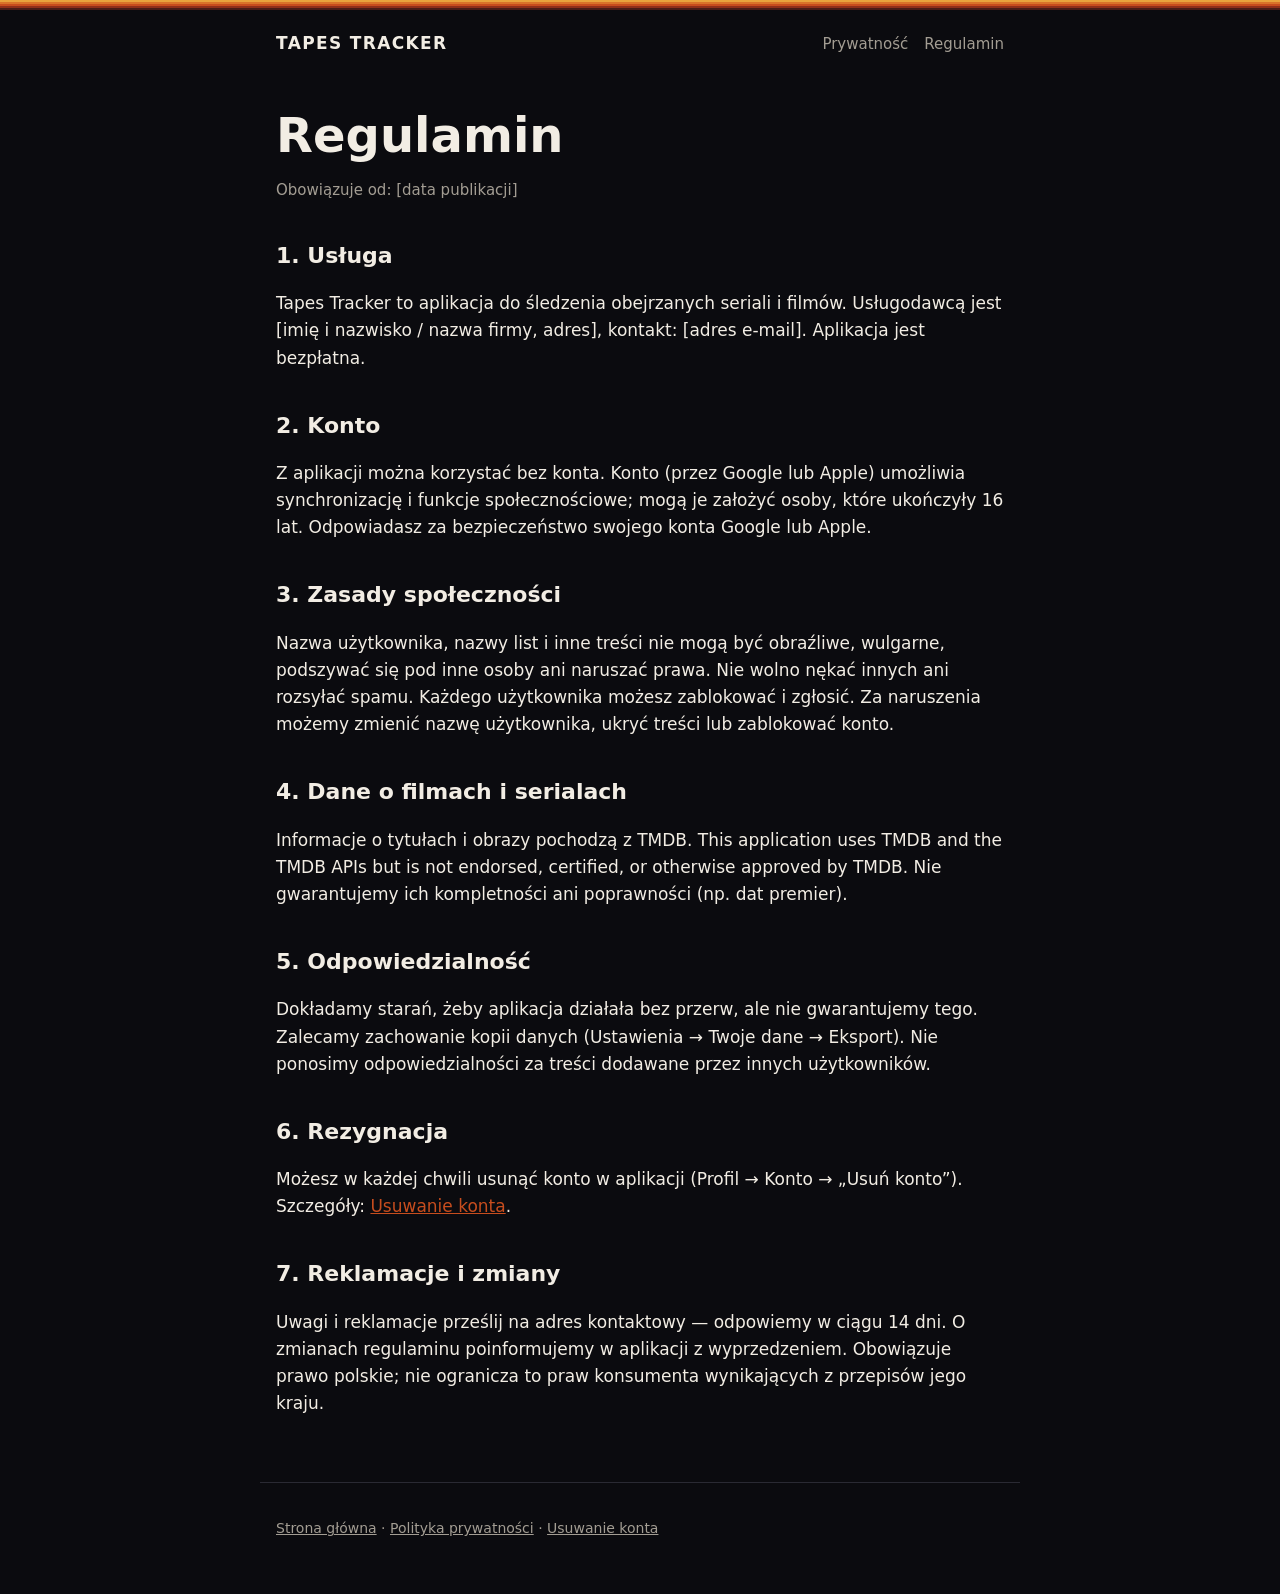
==== regulamin/index.html @ 6a590b24 "Domain tapestracker.com: public site, invite links and app links; fix app id - site/: home, privacy " ====
<!doctype html>
<html lang="pl">
<head>
  <meta charset="utf-8">
  <meta name="viewport" content="width=device-width, initial-scale=1">
  <title>Regulamin — Tapes Tracker</title>
  <link rel="icon" href="/favicon.png">
  <link rel="stylesheet" href="/style.css">
</head>
<body>
  <div class="stripes"></div>
  <header>
    <a class="logo" href="/">Tapes Tracker</a>
    <nav><a href="/prywatnosc/">Prywatność</a><a href="/regulamin/">Regulamin</a></nav>
  </header>
  <main>
    <!-- PLACEHOLDER: draft — have it checked by a lawyer before the store launch (and extend it
         with payment terms when paid packages arrive). -->
    <h1>Regulamin</h1>
    <p class="muted">Obowiązuje od: <!-- PLACEHOLDER: date of publication -->[data publikacji]</p>

    <h2>1. Usługa</h2>
    <p>Tapes Tracker to aplikacja do śledzenia obejrzanych seriali i filmów. Usługodawcą jest <!-- PLACEHOLDER: full name or company, address -->[imię i nazwisko / nazwa firmy, adres], kontakt: <!-- PLACEHOLDER: e-mail -->[adres e-mail]. Aplikacja jest bezpłatna.</p>

    <h2>2. Konto</h2>
    <p>Z aplikacji można korzystać bez konta. Konto (przez Google lub Apple) umożliwia synchronizację i funkcje społecznościowe; mogą je założyć osoby, które ukończyły <!-- PLACEHOLDER: minimum age -->16 lat. Odpowiadasz za bezpieczeństwo swojego konta Google lub Apple.</p>

    <h2>3. Zasady społeczności</h2>
    <p>Nazwa użytkownika, nazwy list i inne treści nie mogą być obraźliwe, wulgarne, podszywać się pod inne osoby ani naruszać prawa. Nie wolno nękać innych ani rozsyłać spamu. Każdego użytkownika możesz zablokować i zgłosić. Za naruszenia możemy zmienić nazwę użytkownika, ukryć treści lub zablokować konto.</p>

    <h2>4. Dane o filmach i serialach</h2>
    <p>Informacje o tytułach i obrazy pochodzą z TMDB. This application uses TMDB and the TMDB APIs but is not endorsed, certified, or otherwise approved by TMDB. Nie gwarantujemy ich kompletności ani poprawności (np. dat premier).</p>

    <h2>5. Odpowiedzialność</h2>
    <p>Dokładamy starań, żeby aplikacja działała bez przerw, ale nie gwarantujemy tego. Zalecamy zachowanie kopii danych (Ustawienia → Twoje dane → Eksport). Nie ponosimy odpowiedzialności za treści dodawane przez innych użytkowników.</p>

    <h2>6. Rezygnacja</h2>
    <p>Możesz w każdej chwili usunąć konto w aplikacji (Profil → Konto → „Usuń konto”). Szczegóły: <a href="/usun-konto/">Usuwanie konta</a>.</p>

    <h2>7. Reklamacje i zmiany</h2>
    <p>Uwagi i reklamacje prześlij na adres kontaktowy — odpowiemy w ciągu 14 dni. O zmianach regulaminu poinformujemy w aplikacji z wyprzedzeniem. Obowiązuje prawo polskie; nie ogranicza to praw konsumenta wynikających z przepisów jego kraju.</p>
  </main>
  <footer>
    <p><a href="/">Strona główna</a> · <a href="/prywatnosc/">Polityka prywatności</a> · <a href="/usun-konto/">Usuwanie konta</a></p>
  </footer>
</body>
</html>
---- style.css ----
/* tapestracker.com — one stylesheet for every page. Colors match the app (src/ui/theme). */
:root {
  --bg: #0b0b0f;
  --surface: #16161d;
  --text: #f2ede4;
  --muted: #a39d93;
  --accent: #c74d1e;
  --line: #2a2a33;
}

* {
  box-sizing: border-box;
}

body {
  margin: 0;
  background: var(--bg);
  color: var(--text);
  font: 17px/1.6 system-ui, -apple-system, 'Segoe UI', Roboto, sans-serif;
}

a {
  color: var(--accent);
}

.stripes {
  height: 10px;
  background: linear-gradient(
    to bottom,
    #e8a33d 0 20%,
    #d9732a 20% 40%,
    #c74d1e 40% 60%,
    #8f2f1a 60% 80%,
    #4a1d17 80% 100%
  );
}

header,
main,
footer {
  max-width: 760px;
  margin: 0 auto;
  padding: 0 16px;
}

header {
  display: flex;
  align-items: center;
  justify-content: space-between;
  gap: 16px;
  padding-top: 20px;
  padding-bottom: 20px;
}

.logo {
  font-weight: 800;
  letter-spacing: 0.08em;
  text-transform: uppercase;
  color: var(--text);
  text-decoration: none;
}

nav a {
  color: var(--muted);
  text-decoration: none;
  margin-left: 16px;
  font-size: 15px;
}

main {
  padding-bottom: 48px;
}

h1 {
  font-size: clamp(30px, 7vw, 48px);
  line-height: 1.1;
  margin: 32px 0 16px;
}

h2 {
  font-size: 22px;
  margin: 36px 0 8px;
}

.lead {
  font-size: 20px;
  color: var(--muted);
}

.muted {
  color: var(--muted);
  font-size: 15px;
}

.card {
  background: var(--surface);
  border: 1px solid var(--line);
  border-radius: 14px;
  padding: 20px;
  margin: 24px 0;
}

.buttons {
  display: flex;
  flex-wrap: wrap;
  gap: 12px;
  margin: 24px 0;
}

.button {
  display: inline-block;
  padding: 12px 20px;
  border-radius: 12px;
  background: var(--accent);
  color: #fff;
  font-weight: 700;
  text-decoration: none;
}

.button.secondary {
  background: transparent;
  border: 1px solid var(--line);
  color: var(--text);
}

.button[aria-disabled='true'] {
  opacity: 0.5;
  pointer-events: none;
}

ul {
  padding-left: 22px;
}

footer {
  border-top: 1px solid var(--line);
  padding-top: 20px;
  padding-bottom: 40px;
  color: var(--muted);
  font-size: 14px;
}

footer a {
  color: var(--muted);
}
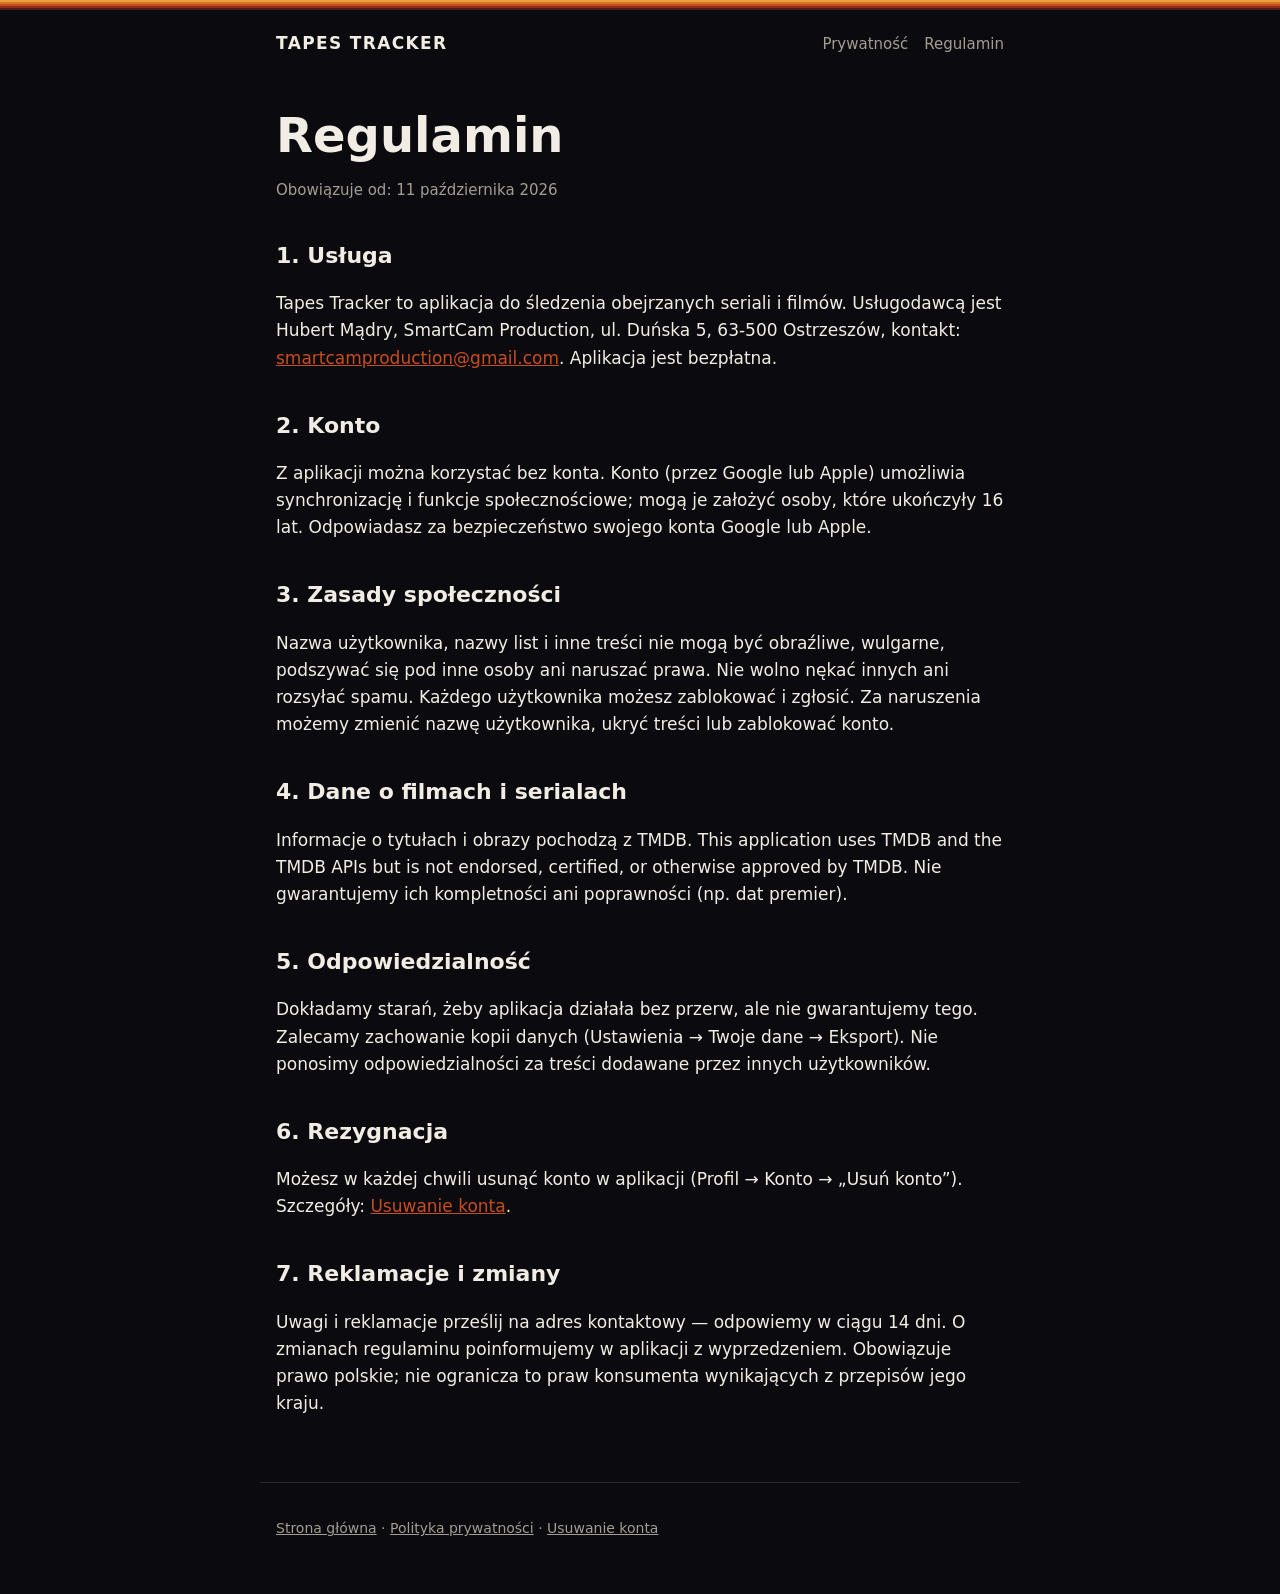
==== commit eed7b400: "Legal pages and app: owner details and contact e-mail Co-Authored-By: Claude Opus 5.5 <noreply@anthr" ====
--- a/regulamin/index.html
+++ b/regulamin/index.html
@@ -17,10 +17,10 @@
     <!-- PLACEHOLDER: draft — have it checked by a lawyer before the store launch (and extend it
          with payment terms when paid packages arrive). -->
     <h1>Regulamin</h1>
-    <p class="muted">Obowiązuje od: <!-- PLACEHOLDER: date of publication -->[data publikacji]</p>
+    <p class="muted">Obowiązuje od: 11 października 2026</p>
 
     <h2>1. Usługa</h2>
-    <p>Tapes Tracker to aplikacja do śledzenia obejrzanych seriali i filmów. Usługodawcą jest <!-- PLACEHOLDER: full name or company, address -->[imię i nazwisko / nazwa firmy, adres], kontakt: <!-- PLACEHOLDER: e-mail -->[adres e-mail]. Aplikacja jest bezpłatna.</p>
+    <p>Tapes Tracker to aplikacja do śledzenia obejrzanych seriali i filmów. Usługodawcą jest Hubert Mądry, SmartCam Production, ul. Duńska 5, 63-500 Ostrzeszów, kontakt: <a href="mailto:smartcamproduction@gmail.com">smartcamproduction@gmail.com</a>. Aplikacja jest bezpłatna.</p>
 
     <h2>2. Konto</h2>
     <p>Z aplikacji można korzystać bez konta. Konto (przez Google lub Apple) umożliwia synchronizację i funkcje społecznościowe; mogą je założyć osoby, które ukończyły <!-- PLACEHOLDER: minimum age -->16 lat. Odpowiadasz za bezpieczeństwo swojego konta Google lub Apple.</p>
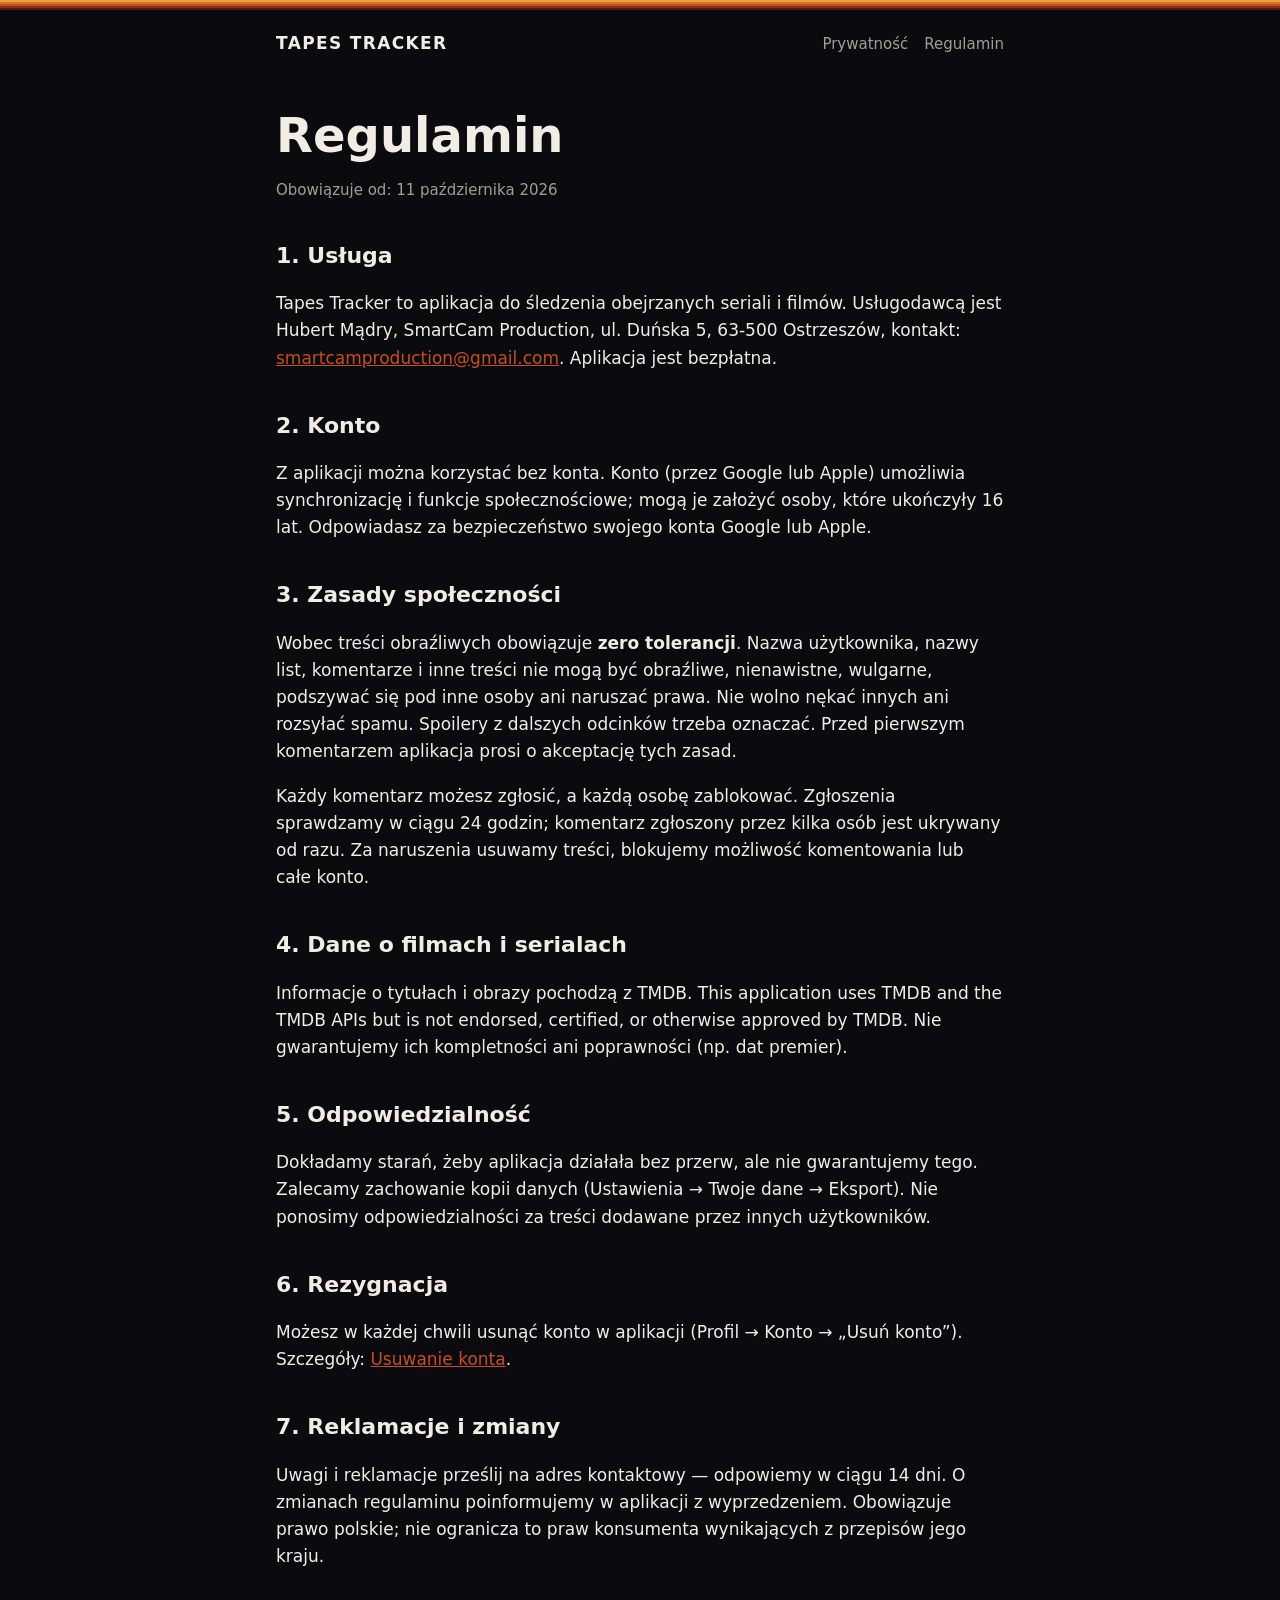
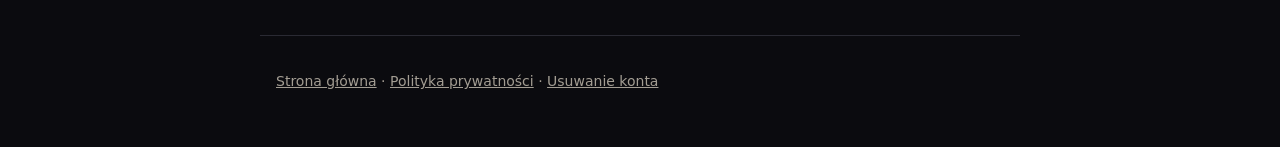
==== commit 94853686: "Before the stores: community rules, feedback, crash reports (Stage 11, part 1) - server: rules_accep" ====
--- a/regulamin/index.html
+++ b/regulamin/index.html
@@ -26,7 +26,8 @@
     <p>Z aplikacji można korzystać bez konta. Konto (przez Google lub Apple) umożliwia synchronizację i funkcje społecznościowe; mogą je założyć osoby, które ukończyły <!-- PLACEHOLDER: minimum age -->16 lat. Odpowiadasz za bezpieczeństwo swojego konta Google lub Apple.</p>
 
     <h2>3. Zasady społeczności</h2>
-    <p>Nazwa użytkownika, nazwy list i inne treści nie mogą być obraźliwe, wulgarne, podszywać się pod inne osoby ani naruszać prawa. Nie wolno nękać innych ani rozsyłać spamu. Każdego użytkownika możesz zablokować i zgłosić. Za naruszenia możemy zmienić nazwę użytkownika, ukryć treści lub zablokować konto.</p>
+    <p>Wobec treści obraźliwych obowiązuje <strong>zero tolerancji</strong>. Nazwa użytkownika, nazwy list, komentarze i inne treści nie mogą być obraźliwe, nienawistne, wulgarne, podszywać się pod inne osoby ani naruszać prawa. Nie wolno nękać innych ani rozsyłać spamu. Spoilery z dalszych odcinków trzeba oznaczać. Przed pierwszym komentarzem aplikacja prosi o akceptację tych zasad.</p>
+    <p>Każdy komentarz możesz zgłosić, a każdą osobę zablokować. Zgłoszenia sprawdzamy w ciągu 24 godzin; komentarz zgłoszony przez kilka osób jest ukrywany od razu. Za naruszenia usuwamy treści, blokujemy możliwość komentowania lub całe konto.</p>
 
     <h2>4. Dane o filmach i serialach</h2>
     <p>Informacje o tytułach i obrazy pochodzą z TMDB. This application uses TMDB and the TMDB APIs but is not endorsed, certified, or otherwise approved by TMDB. Nie gwarantujemy ich kompletności ani poprawności (np. dat premier).</p>
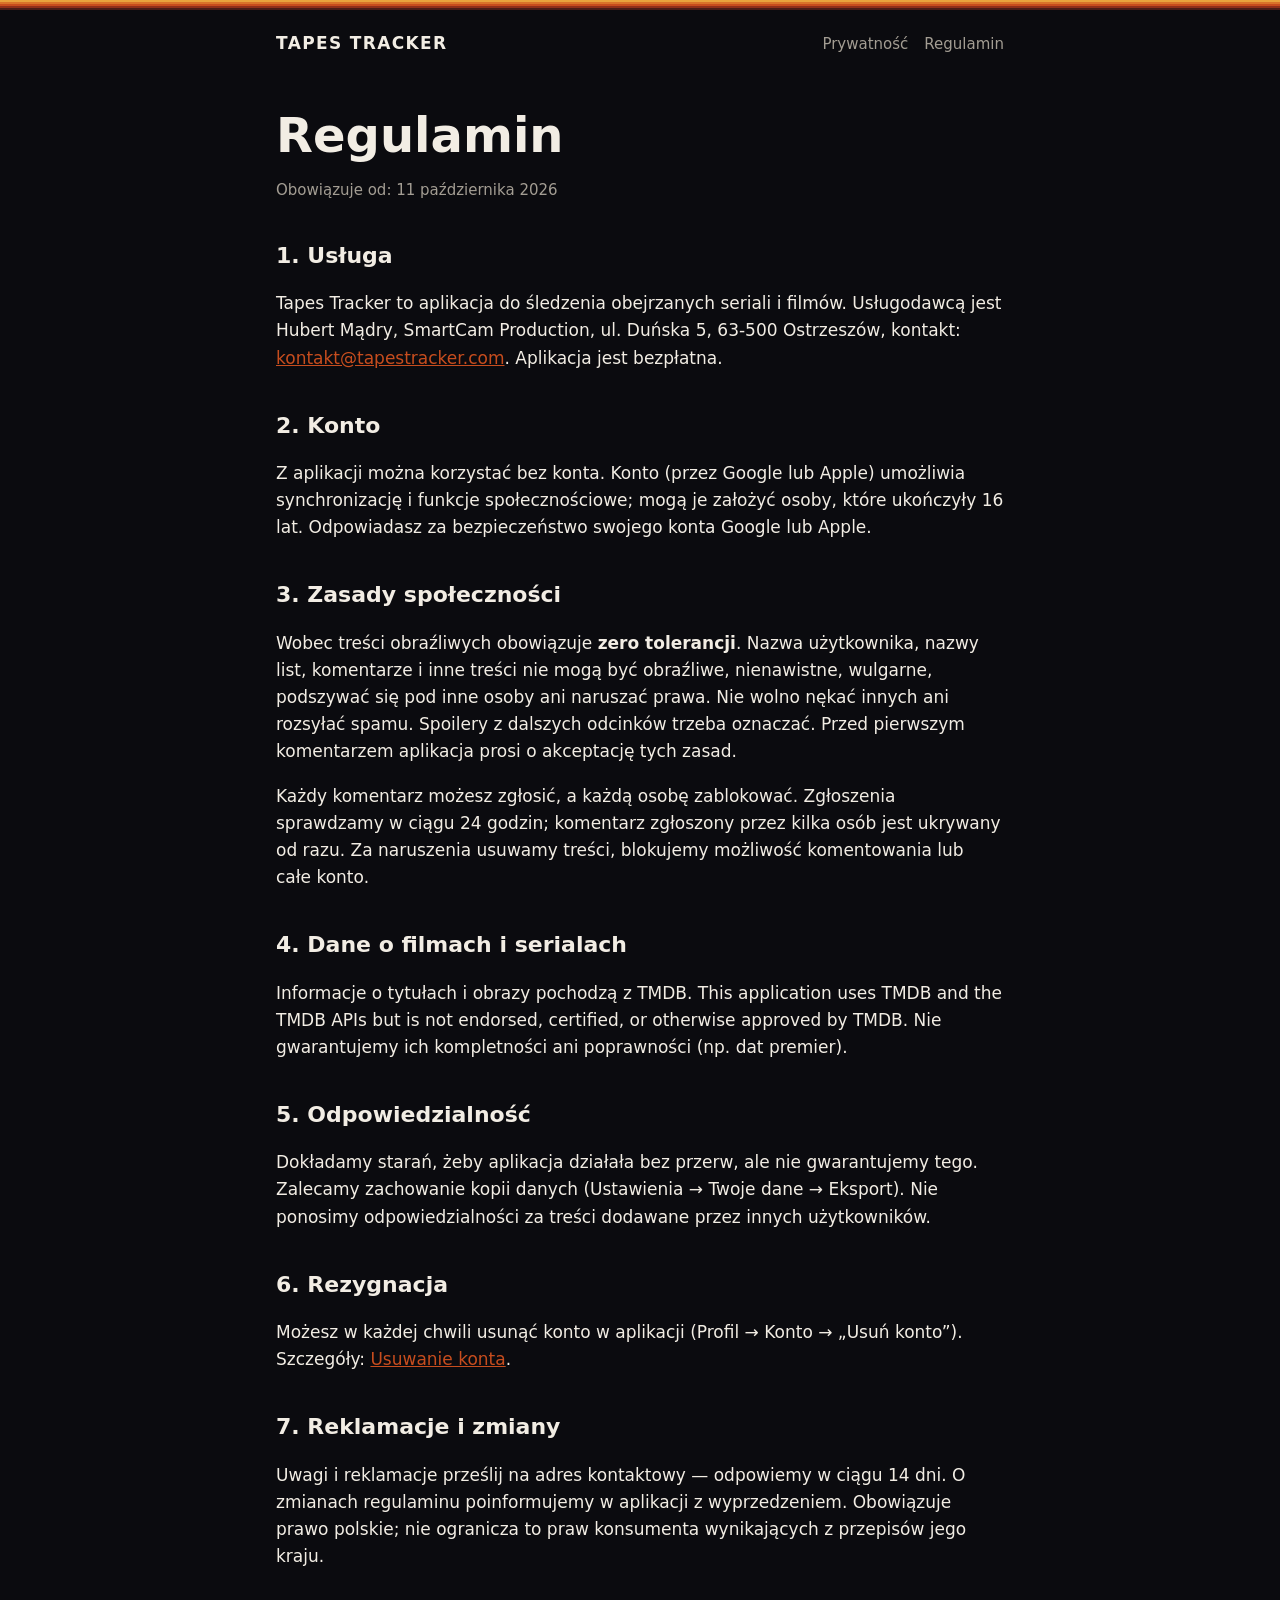
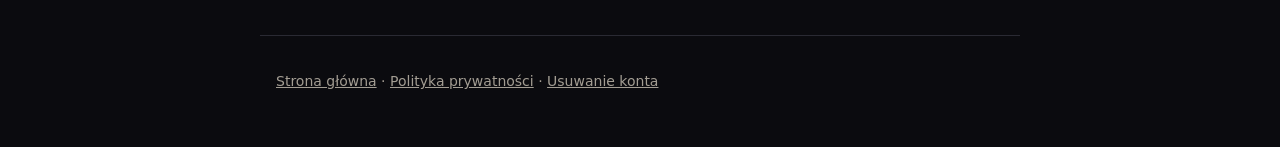
==== commit 5de79e8c: "Contact e-mail: kontakt@tapestracker.com (app, privacy policy, terms, account deletion) Co-Authored-" ====
--- a/regulamin/index.html
+++ b/regulamin/index.html
@@ -20,7 +20,7 @@
     <p class="muted">Obowiązuje od: 11 października 2026</p>
 
     <h2>1. Usługa</h2>
-    <p>Tapes Tracker to aplikacja do śledzenia obejrzanych seriali i filmów. Usługodawcą jest Hubert Mądry, SmartCam Production, ul. Duńska 5, 63-500 Ostrzeszów, kontakt: <a href="mailto:smartcamproduction@gmail.com">smartcamproduction@gmail.com</a>. Aplikacja jest bezpłatna.</p>
+    <p>Tapes Tracker to aplikacja do śledzenia obejrzanych seriali i filmów. Usługodawcą jest Hubert Mądry, SmartCam Production, ul. Duńska 5, 63-500 Ostrzeszów, kontakt: <a href="mailto:kontakt@tapestracker.com">kontakt@tapestracker.com</a>. Aplikacja jest bezpłatna.</p>
 
     <h2>2. Konto</h2>
     <p>Z aplikacji można korzystać bez konta. Konto (przez Google lub Apple) umożliwia synchronizację i funkcje społecznościowe; mogą je założyć osoby, które ukończyły <!-- PLACEHOLDER: minimum age -->16 lat. Odpowiadasz za bezpieczeństwo swojego konta Google lub Apple.</p>
